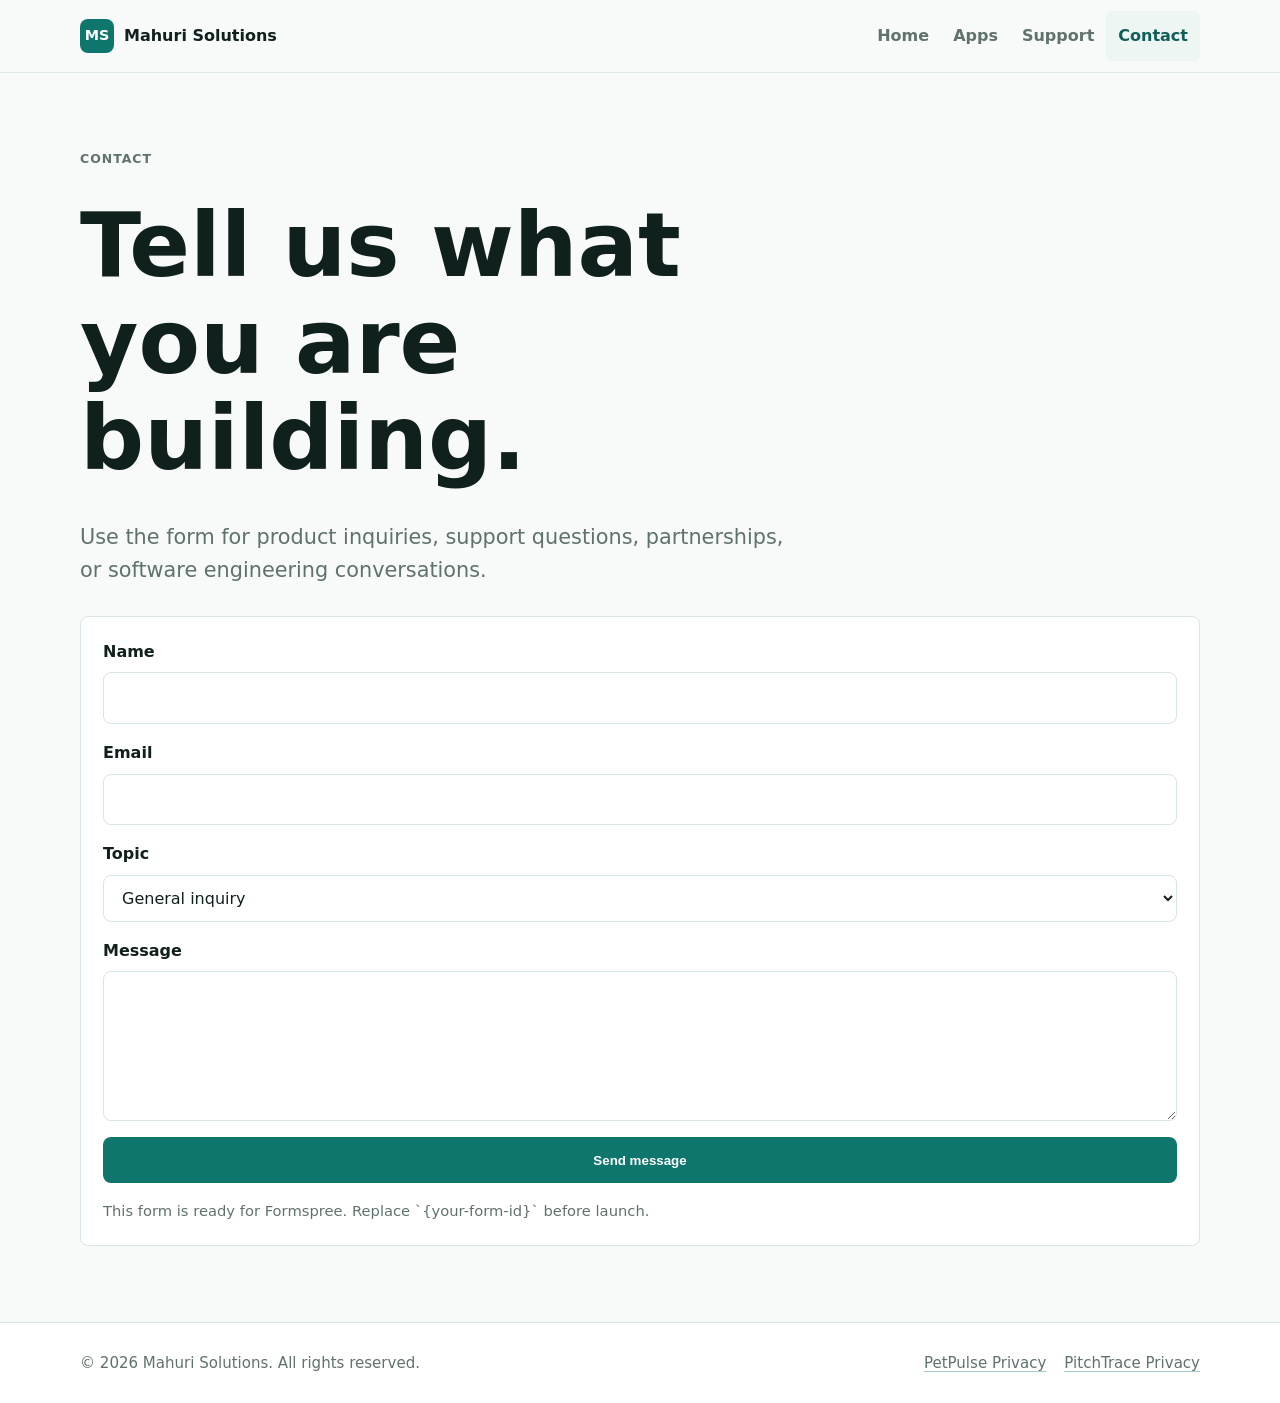
==== contact/index.html @ b08d7b86 "Create Mahuri Solutions static site" ====
<!doctype html>
<html lang="en">
  <head>
    <meta charset="utf-8">
    <meta name="viewport" content="width=device-width, initial-scale=1">
    <meta name="description" content="Contact Mahuri Solutions for software engineering, app support, or product inquiries.">
    <title>Contact | Mahuri Solutions</title>
    <link rel="stylesheet" href="../assets/css/styles.css">
  </head>
  <body>
    <a class="skip-link" href="#main">Skip to content</a>
    <header class="site-header"><div class="nav-wrap"><a class="brand" href="../index.html"><span class="brand-mark">MS</span><span>Mahuri Solutions</span></a><button class="nav-toggle" type="button" aria-label="Toggle navigation" aria-expanded="false" data-nav-toggle><span></span></button><nav class="nav-links" aria-label="Primary navigation" data-nav-links><a href="../index.html">Home</a><a href="../index.html#apps">Apps</a><a href="../support/index.html">Support</a><a href="index.html" aria-current="page">Contact</a></nav></div></header>
    <main id="main" class="section">
      <div class="section-header"><p class="eyebrow">Contact</p><h1>Tell us what you are building.</h1><p class="lead">Use the form for product inquiries, support questions, partnerships, or software engineering conversations.</p></div>
      <div class="contact-panel">
        <form class="contact-form" action="https://formspree.io/f/{your-form-id}" method="POST">
          <div class="field"><label for="name">Name</label><input id="name" name="name" autocomplete="name" required></div>
          <div class="field"><label for="email">Email</label><input id="email" name="email" type="email" autocomplete="email" required></div>
          <div class="field"><label for="topic">Topic</label><select id="topic" name="topic"><option>General inquiry</option><option>PetPulse support</option><option>PitchTrace support</option><option>Software engineering</option><option>Partnership</option></select></div>
          <div class="field"><label for="message">Message</label><textarea id="message" name="message" required></textarea></div>
          <button class="button primary" type="submit">Send message</button>
          <p class="form-note">This form is ready for Formspree. Replace `{your-form-id}` before launch.</p>
        </form>
      </div>
    </main>
    <footer class="site-footer"><div class="footer-inner"><p>&copy; <span data-year></span> Mahuri Solutions. All rights reserved.</p><div class="footer-links"><a href="../privacy/petpulse/index.html">PetPulse Privacy</a><a href="../privacy/pitchtrace/index.html">PitchTrace Privacy</a></div></div></footer>
    <script src="../assets/js/main.js" defer></script>
  </body>
</html>
---- assets/css/styles.css ----
:root {
  --bg: #f7faf9;
  --surface: #ffffff;
  --surface-soft: #edf6f3;
  --ink: #10201c;
  --muted: #60726c;
  --line: #d9e5e1;
  --accent: #0f766e;
  --accent-strong: #115e59;
  --accent-soft: #d7f3ee;
  --shadow: 0 18px 45px rgba(16, 32, 28, 0.08);
  --radius: 8px;
  color-scheme: light;
}

* {
  box-sizing: border-box;
}

html {
  scroll-behavior: smooth;
}

body {
  margin: 0;
  background: var(--bg);
  color: var(--ink);
  font-family: Inter, ui-sans-serif, system-ui, -apple-system, BlinkMacSystemFont, "Segoe UI", sans-serif;
  line-height: 1.6;
}

img {
  display: block;
  max-width: 100%;
  height: auto;
}

a {
  color: inherit;
  text-decoration-color: rgba(15, 118, 110, 0.38);
  text-underline-offset: 0.18em;
}

a:hover {
  color: var(--accent-strong);
}

.site-header {
  position: sticky;
  top: 0;
  z-index: 10;
  border-bottom: 1px solid rgba(217, 229, 225, 0.8);
  background: rgba(247, 250, 249, 0.92);
  backdrop-filter: blur(14px);
}

.nav-wrap,
.section,
.footer-inner {
  width: min(1120px, calc(100% - 32px));
  margin: 0 auto;
}

.nav-wrap {
  display: flex;
  align-items: center;
  justify-content: space-between;
  min-height: 72px;
  gap: 20px;
}

.brand {
  display: inline-flex;
  align-items: center;
  gap: 10px;
  font-weight: 760;
  text-decoration: none;
}

.brand-mark {
  display: grid;
  width: 34px;
  height: 34px;
  place-items: center;
  border-radius: 8px;
  background: var(--accent);
  color: white;
  font-size: 0.9rem;
  letter-spacing: 0;
}

.nav-toggle {
  display: inline-flex;
  align-items: center;
  justify-content: center;
  width: 42px;
  height: 42px;
  border: 1px solid var(--line);
  border-radius: 8px;
  background: var(--surface);
  color: var(--ink);
}

.nav-toggle span,
.nav-toggle span::before,
.nav-toggle span::after {
  display: block;
  width: 18px;
  height: 2px;
  border-radius: 999px;
  background: currentColor;
  content: "";
}

.nav-toggle span::before {
  transform: translateY(-6px);
}

.nav-toggle span::after {
  transform: translateY(4px);
}

.nav-links {
  position: absolute;
  top: 72px;
  right: 16px;
  left: 16px;
  display: none;
  padding: 10px;
  border: 1px solid var(--line);
  border-radius: 8px;
  background: var(--surface);
  box-shadow: var(--shadow);
}

.nav-links.is-open {
  display: grid;
}

.nav-links a {
  padding: 12px;
  border-radius: 6px;
  color: var(--muted);
  font-weight: 650;
  text-decoration: none;
}

.nav-links a:hover,
.nav-links a[aria-current="page"] {
  background: var(--surface-soft);
  color: var(--accent-strong);
}

.hero {
  padding: 72px 0 36px;
}

.hero-grid {
  display: grid;
  gap: 34px;
  align-items: center;
}

.eyebrow {
  margin: 0 0 14px;
  color: var(--accent-strong);
  font-size: 0.78rem;
  font-weight: 780;
  letter-spacing: 0.08em;
  text-transform: uppercase;
}

h1,
h2,
h3 {
  margin: 0;
  line-height: 1.08;
  letter-spacing: 0;
}

h1 {
  max-width: 760px;
  font-size: clamp(2.5rem, 8vw, 5.6rem);
}

h2 {
  font-size: clamp(2rem, 5vw, 3.4rem);
}

h3 {
  font-size: 1.35rem;
}

p {
  margin: 0;
}

.lead {
  max-width: 720px;
  margin-top: 20px;
  color: var(--muted);
  font-size: clamp(1.06rem, 2.5vw, 1.3rem);
}

.hero-actions,
.store-links,
.button-row {
  display: flex;
  flex-wrap: wrap;
  gap: 12px;
  margin-top: 28px;
}

.button,
.store-badge {
  display: inline-flex;
  align-items: center;
  justify-content: center;
  min-height: 46px;
  padding: 0 18px;
  border: 1px solid transparent;
  border-radius: 8px;
  font-weight: 760;
  text-decoration: none;
}

.button.primary {
  background: var(--accent);
  color: white;
}

.button.primary:hover {
  background: var(--accent-strong);
  color: white;
}

.button.secondary,
.store-badge {
  border-color: var(--line);
  background: var(--surface);
  color: var(--ink);
}

.button.secondary:hover,
.store-badge:hover {
  border-color: rgba(15, 118, 110, 0.45);
  color: var(--accent-strong);
}

.hero-panel {
  overflow: hidden;
  border: 1px solid var(--line);
  border-radius: 8px;
  background: var(--surface);
  box-shadow: var(--shadow);
}

.hero-panel img {
  width: 100%;
}

.section {
  padding: 56px 0;
}

.section-header {
  display: grid;
  gap: 14px;
  max-width: 760px;
  margin-bottom: 28px;
}

.section-header p,
.text-block p,
.feature-card p,
.app-card p,
.policy-content p,
.policy-content li,
.faq-item p {
  color: var(--muted);
}

.band {
  border-top: 1px solid var(--line);
  border-bottom: 1px solid var(--line);
  background: var(--surface);
}

.text-block {
  display: grid;
  gap: 16px;
  max-width: 860px;
}

.app-grid,
.feature-grid,
.support-grid,
.privacy-grid {
  display: grid;
  gap: 18px;
}

.app-card,
.feature-card,
.faq-item,
.contact-panel,
.policy-card {
  border: 1px solid var(--line);
  border-radius: 8px;
  background: var(--surface);
}

.app-card {
  display: grid;
  overflow: hidden;
}

.app-card-body,
.feature-card,
.faq-item,
.contact-panel,
.policy-card {
  padding: 22px;
}

.app-card img {
  width: 100%;
  border-bottom: 1px solid var(--line);
  background: var(--surface-soft);
}

.app-card h3,
.feature-card h3,
.faq-item h3 {
  margin-bottom: 10px;
}

.tag-list {
  display: flex;
  flex-wrap: wrap;
  gap: 8px;
  margin: 18px 0 0;
  padding: 0;
  list-style: none;
}

.tag-list li {
  padding: 6px 10px;
  border-radius: 999px;
  background: var(--accent-soft);
  color: var(--accent-strong);
  font-size: 0.86rem;
  font-weight: 700;
}

.app-hero {
  padding: 58px 0 26px;
}

.app-detail-grid {
  display: grid;
  gap: 28px;
  align-items: center;
}

.screenshot-strip {
  display: grid;
  grid-template-columns: 1fr;
  gap: 14px;
}

.screenshot-strip img {
  width: 100%;
  border: 1px solid var(--line);
  border-radius: 8px;
  background: var(--surface);
  box-shadow: 0 12px 30px rgba(16, 32, 28, 0.06);
}

.policy-content {
  display: grid;
  gap: 24px;
  max-width: 860px;
}

.policy-content h2 {
  font-size: 1.45rem;
}

.policy-content ul {
  margin: 10px 0 0;
  padding-left: 20px;
}

.contact-form {
  display: grid;
  gap: 16px;
}

.field {
  display: grid;
  gap: 8px;
}

label {
  font-weight: 720;
}

input,
select,
textarea {
  width: 100%;
  min-height: 46px;
  padding: 12px 14px;
  border: 1px solid var(--line);
  border-radius: 8px;
  background: var(--surface);
  color: var(--ink);
  font: inherit;
}

textarea {
  min-height: 150px;
  resize: vertical;
}

input:focus,
select:focus,
textarea:focus {
  outline: 3px solid rgba(15, 118, 110, 0.16);
  border-color: var(--accent);
}

.form-note,
.fine-print {
  color: var(--muted);
  font-size: 0.92rem;
}

.site-footer {
  border-top: 1px solid var(--line);
  background: var(--surface);
}

.footer-inner {
  display: grid;
  gap: 16px;
  padding: 28px 0;
  color: var(--muted);
  font-size: 0.94rem;
}

.footer-links {
  display: flex;
  flex-wrap: wrap;
  gap: 12px 18px;
}

.skip-link {
  position: absolute;
  top: -60px;
  left: 16px;
  z-index: 20;
  padding: 10px 14px;
  background: var(--ink);
  color: white;
}

.skip-link:focus {
  top: 12px;
}

@media (min-width: 720px) {
  .nav-toggle {
    display: none;
  }

  .nav-links {
    position: static;
    display: flex;
    padding: 0;
    border: 0;
    background: transparent;
    box-shadow: none;
  }

  .hero {
    padding-top: 94px;
  }

  .hero-grid,
  .app-detail-grid {
    grid-template-columns: minmax(0, 1.04fr) minmax(280px, 0.7fr);
  }

  .app-grid,
  .support-grid,
  .privacy-grid {
    grid-template-columns: repeat(2, minmax(0, 1fr));
  }

  .feature-grid {
    grid-template-columns: repeat(3, minmax(0, 1fr));
  }

  .screenshot-strip {
    grid-template-columns: repeat(3, minmax(0, 1fr));
  }

  .footer-inner {
    grid-template-columns: 1fr auto;
    align-items: center;
  }
}

@media (min-width: 1000px) {
  .section {
    padding: 76px 0;
  }
}
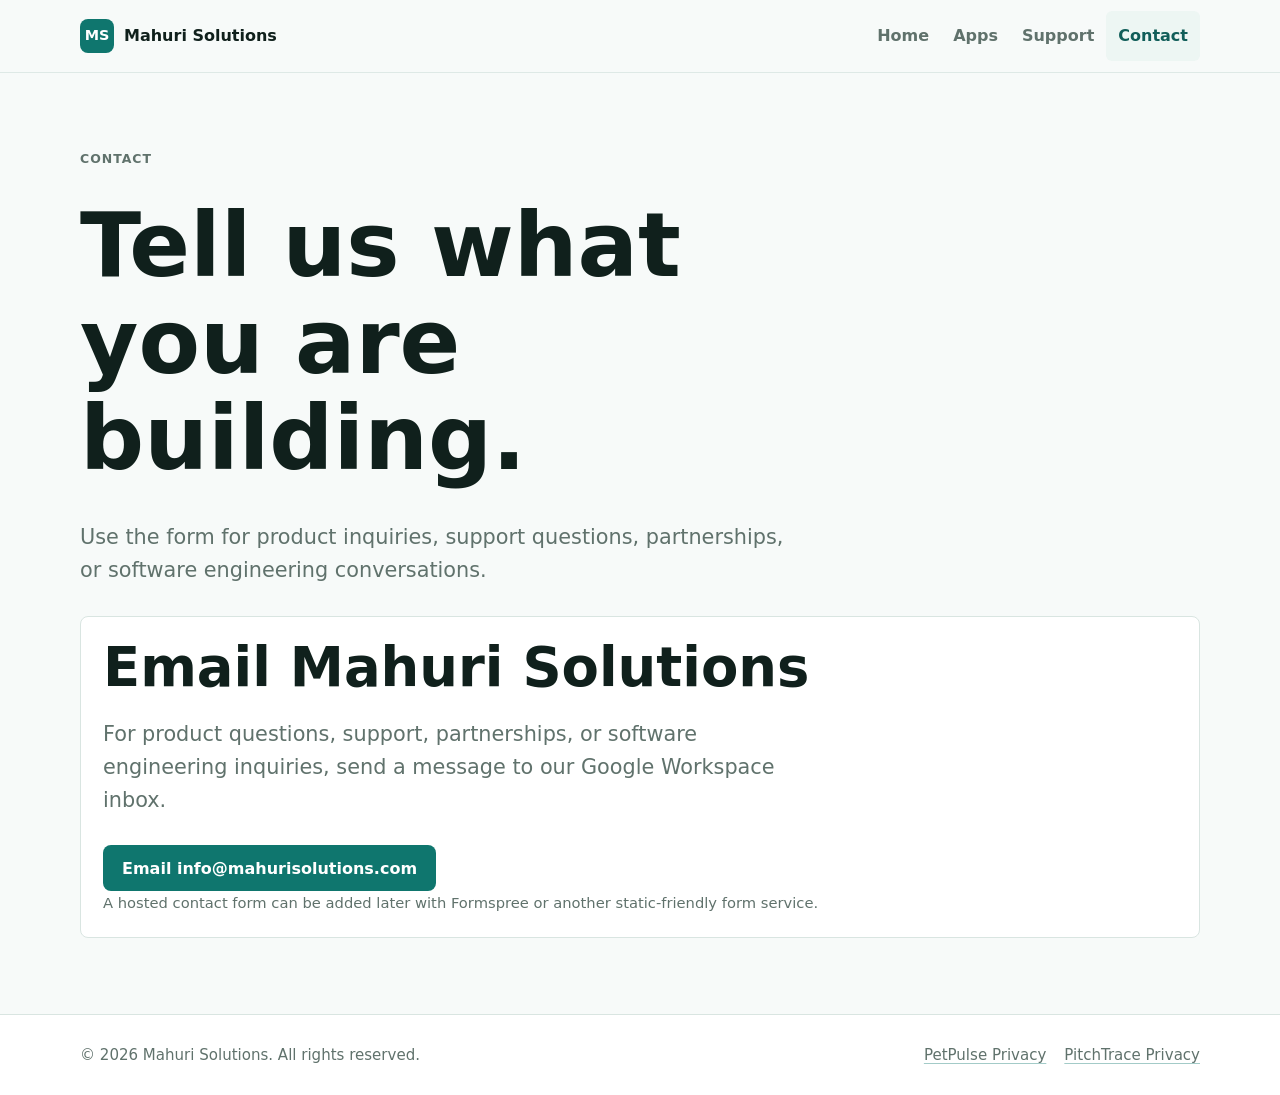
==== commit e4b4d8fb: "Use email links for contact" ====
--- a/contact/index.html
+++ b/contact/index.html
@@ -13,14 +13,12 @@
     <main id="main" class="section">
       <div class="section-header"><p class="eyebrow">Contact</p><h1>Tell us what you are building.</h1><p class="lead">Use the form for product inquiries, support questions, partnerships, or software engineering conversations.</p></div>
       <div class="contact-panel">
-        <form class="contact-form" action="https://formspree.io/f/{your-form-id}" method="POST">
-          <div class="field"><label for="name">Name</label><input id="name" name="name" autocomplete="name" required></div>
-          <div class="field"><label for="email">Email</label><input id="email" name="email" type="email" autocomplete="email" required></div>
-          <div class="field"><label for="topic">Topic</label><select id="topic" name="topic"><option>General inquiry</option><option>PetPulse support</option><option>PitchTrace support</option><option>Software engineering</option><option>Partnership</option></select></div>
-          <div class="field"><label for="message">Message</label><textarea id="message" name="message" required></textarea></div>
-          <button class="button primary" type="submit">Send message</button>
-          <p class="form-note">This form is ready for Formspree. Replace `{your-form-id}` before launch.</p>
-        </form>
+        <h2>Email Mahuri Solutions</h2>
+        <p class="lead">For product questions, support, partnerships, or software engineering inquiries, send a message to our Google Workspace inbox.</p>
+        <div class="button-row">
+          <a class="button primary" href="mailto:info@mahurisolutions.com?subject=Mahuri%20Solutions%20Inquiry">Email info@mahurisolutions.com</a>
+        </div>
+        <p class="form-note">A hosted contact form can be added later with Formspree or another static-friendly form service.</p>
       </div>
     </main>
     <footer class="site-footer"><div class="footer-inner"><p>&copy; <span data-year></span> Mahuri Solutions. All rights reserved.</p><div class="footer-links"><a href="../privacy/petpulse/index.html">PetPulse Privacy</a><a href="../privacy/pitchtrace/index.html">PitchTrace Privacy</a></div></div></footer>
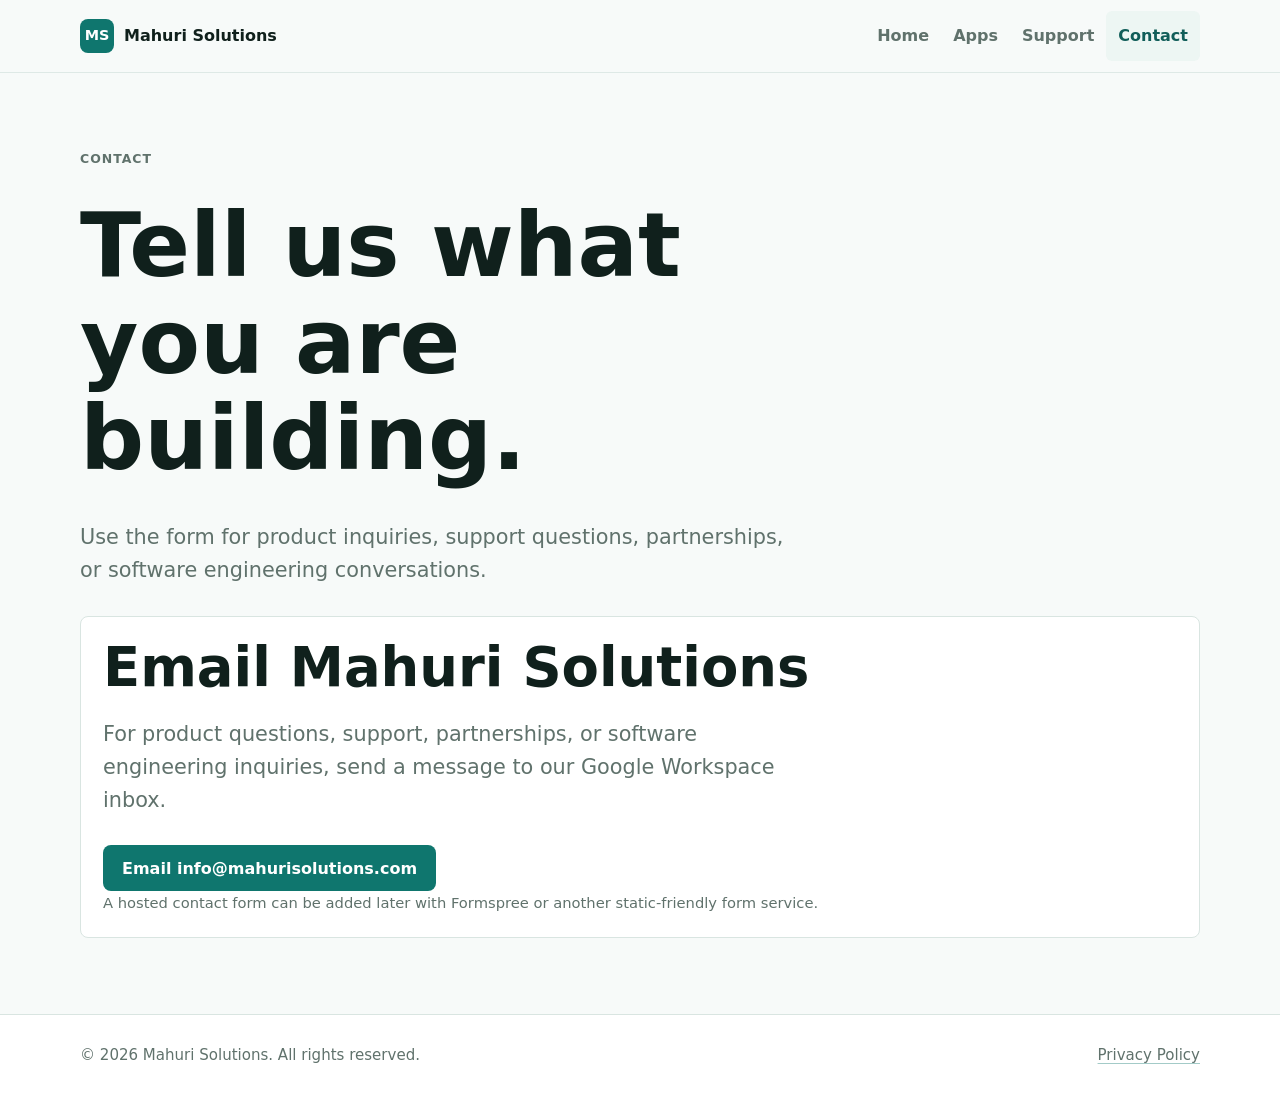
==== commit de5710c4: "Add company privacy policy" ====
--- a/contact/index.html
+++ b/contact/index.html
@@ -21,7 +21,7 @@
         <p class="form-note">A hosted contact form can be added later with Formspree or another static-friendly form service.</p>
       </div>
     </main>
-    <footer class="site-footer"><div class="footer-inner"><p>&copy; <span data-year></span> Mahuri Solutions. All rights reserved.</p><div class="footer-links"><a href="../privacy/petpulse/index.html">PetPulse Privacy</a><a href="../privacy/pitchtrace/index.html">PitchTrace Privacy</a></div></div></footer>
+    <footer class="site-footer"><div class="footer-inner"><p>&copy; <span data-year></span> Mahuri Solutions. All rights reserved.</p><div class="footer-links"><a href="../privacy/index.html">Privacy Policy</a></div></div></footer>
     <script src="../assets/js/main.js" defer></script>
   </body>
 </html>
